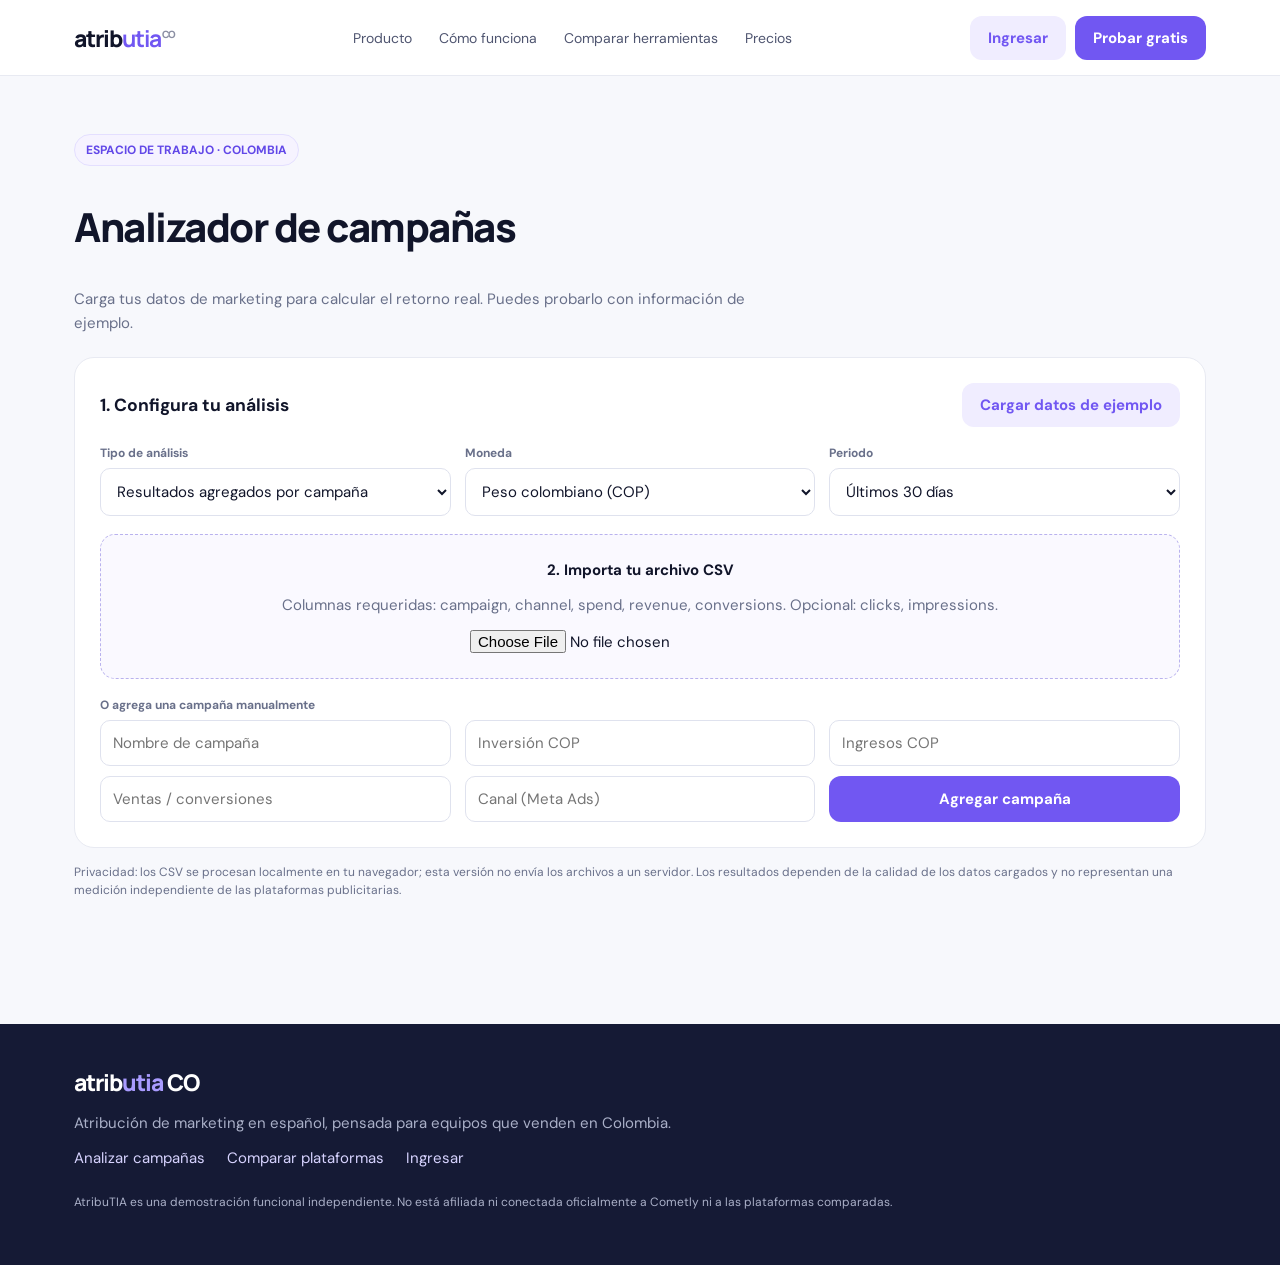
==== app/index.html @ 27985eda "Add files via upload" ====
<!doctype html><html lang="es-CO"><head><meta charset="utf-8"><meta name="viewport" content="width=device-width,initial-scale=1"><title>Analizador de campañas | AtribuTIA Colombia</title><meta name="description" content="Calcula ROAS, CPA e ingresos por campaña en COP con importación CSV."><meta property="og:type" content="website"><meta property="og:title" content="Analizador de campañas | AtribuTIA Colombia"><meta property="og:description" content="Calcula ROAS, CPA e ingresos por campaña en COP con importación CSV."><meta property="og:locale" content="es_CO"><link rel="canonical" href="https://atributia.co/app"><link rel="stylesheet" href="/styles.css"><script defer src="/app.js"></script></head><body><header class="top"><div class="wrap nav"><a class="logo" href="/">atrib<b>utia</b><sup style="font-size:10px;color:#8b8fa3"> CO</sup></a><nav class="links"><a href="/#producto">Producto</a><a href="/#como-funciona">Cómo funciona</a><a href="/compare">Comparar herramientas</a><a href="/#precios">Precios</a></nav><div style="display:flex;gap:9px"><a class="btn ghost" href="/login">Ingresar</a><a class="btn" href="/app">Probar gratis</a></div></div></header><main><section class="section"><div class="wrap"><span class="eyebrow">ESPACIO DE TRABAJO · COLOMBIA</span><h1 style="font:800 40px Manrope;letter-spacing:-1.5px">Analizador de campañas</h1><p class="sub">Carga tus datos de marketing para calcular el retorno real. Puedes probarlo con información de ejemplo.</p><div class="tool"><div class="dashhead"><h3 style="margin:0">1. Configura tu análisis</h3><button class="btn ghost" id="demo">Cargar datos de ejemplo</button></div><div class="fields" style="margin-top:18px"><div class="field"><label>Tipo de análisis</label><select id="model"><option value="aggregate">Resultados agregados por campaña</option></select></div><div class="field"><label>Moneda</label><select id="currency"><option value="COP">Peso colombiano (COP)</option></select></div><div class="field"><label>Periodo</label><select id="period"><option>Últimos 30 días</option><option>Últimos 7 días</option><option>Este mes</option></select></div></div><div class="drop"><strong>2. Importa tu archivo CSV</strong><p class="muted">Columnas requeridas: campaign, channel, spend, revenue, conversions. Opcional: clicks, impressions.</p><input type="file" id="csv" accept=".csv,text/csv"></div><div class="field"><label>O agrega una campaña manualmente</label><div class="fields"><input id="name" placeholder="Nombre de campaña"><input id="spend" type="number" placeholder="Inversión COP"><input id="revenue" type="number" placeholder="Ingresos COP"></div><div class="fields" style="margin-top:10px"><input id="conversions" type="number" placeholder="Ventas / conversiones"><input id="channel" placeholder="Canal (Meta Ads)"><button class="btn" id="add">Agregar campaña</button></div></div></div><div class="result" id="results"><div class="dashboard"><div class="dashhead"><div><h2 style="font-size:25px;margin:0">Resultados de atribución</h2><span class="muted" id="rowcount"></span></div><button class="btn ghost" id="export">Exportar resultados CSV</button></div><div class="metrics" id="metrics"></div><div class="verdict" id="verdict"></div><h3>Rendimiento por campaña</h3><div class="tablewrap"><table><thead><tr><th>Campaña</th><th>Canal</th><th>Inversión</th><th>Ingresos</th><th>Ventas</th><th>ROAS</th><th>CPA</th></tr></thead><tbody id="rows"></tbody></table></div></div></div><p class="notice" style="margin-top:15px">Privacidad: los CSV se procesan localmente en tu navegador; esta versión no envía los archivos a un servidor. Los resultados dependen de la calidad de los datos cargados y no representan una medición independiente de las plataformas publicitarias.</p></div></section></main><footer class="footer"><div class="wrap"><div class="logo">atrib<span style="color:#a99bff">utia</span> CO</div><p>Atribución de marketing en español, pensada para equipos que venden en Colombia.</p><div style="display:flex;gap:22px;flex-wrap:wrap"><a href="/app">Analizar campañas</a><a href="/compare">Comparar plataformas</a><a href="/login">Ingresar</a></div><p class="notice" style="margin-top:25px">AtribuTIA es una demostración funcional independiente. No está afiliada ni conectada oficialmente a Cometly ni a las plataformas comparadas.</p></div></footer></body></html>
---- styles.css ----
@import url('https://fonts.googleapis.com/css2?family=DM+Sans:wght@400;500;600;700&family=Manrope:wght@400;500;600;700;800&display=swap');
:root{--ink:#11152a;--muted:#69708a;--line:#e8eaf2;--bg:#f7f8fc;--purple:#7157f2;--purple2:#8c7aff;--mint:#b9f3dd;--green:#15966b;--red:#d84d67;--navy:#151a35;--white:#fff;--shadow:0 14px 40px #24234a0c}
*{box-sizing:border-box}html{scroll-behavior:smooth}body{margin:0;background:var(--bg);color:var(--ink);font:15px 'DM Sans',sans-serif}a{color:inherit;text-decoration:none}button,input,select{font:inherit}button,.btn{border:0;border-radius:12px;padding:12px 18px;font-weight:700;cursor:pointer;transition:.2s;background:var(--purple);color:#fff;display:inline-flex;align-items:center;justify-content:center;gap:8px}.btn:hover,button:hover{transform:translateY(-2px);filter:brightness(1.05)}.btn.ghost{background:#f0edff;color:var(--purple)}.btn.dark{background:var(--navy)}.btn.white{background:white;color:var(--ink)}.wrap{max-width:1180px;margin:auto;padding:0 24px}.top{height:76px;background:#fff;border-bottom:1px solid var(--line);display:flex;align-items:center;position:sticky;top:0;z-index:10}.nav{display:flex;align-items:center;justify-content:space-between;width:100%}.logo{font:800 23px Manrope;letter-spacing:-1px}.logo b{color:var(--purple)}.links{display:flex;align-items:center;gap:27px;color:#4f5570;font-size:14px}.links a:hover{color:var(--purple)}.hero{padding:76px 0 55px;background:radial-gradient(ellipse at 78% 22%,#e9e5ff 0,transparent 38%),linear-gradient(180deg,#fff,#f7f8fc)}.eyebrow{display:inline-flex;gap:8px;align-items:center;border:1px solid #e4dfff;background:#f6f3ff;color:#6248e8;padding:7px 11px;border-radius:100px;font-size:12px;font-weight:700}.dot{width:7px;height:7px;border-radius:50%;background:#27b887}.hero h1{font:800 clamp(38px,5vw,62px)/1.08 Manrope;letter-spacing:-2.8px;max-width:780px;margin:20px 0}.hero p{color:var(--muted);font-size:18px;line-height:1.65;max-width:650px}.actions{display:flex;gap:12px;flex-wrap:wrap;margin-top:25px}.section{padding:58px 0}.section h2{font:800 34px Manrope;letter-spacing:-1.2px;margin:0 0 12px}.sub{color:var(--muted);line-height:1.6;max-width:720px}.grid{display:grid;grid-template-columns:repeat(3,1fr);gap:18px;margin-top:28px}.card{background:#fff;border:1px solid var(--line);border-radius:18px;padding:23px;box-shadow:var(--shadow)}.card h3{font:700 18px Manrope;margin:12px 0 8px}.card p{color:var(--muted);line-height:1.55;margin:0}.ico{width:42px;height:42px;border-radius:13px;background:#f0edff;color:var(--purple);display:grid;place-items:center;font-size:20px}.dashboard{background:#fff;border:1px solid var(--line);border-radius:22px;padding:22px;box-shadow:0 28px 70px #20204a12;margin-top:30px}.dashhead{display:flex;justify-content:space-between;align-items:center;gap:15px;flex-wrap:wrap}.metrics{display:grid;grid-template-columns:repeat(4,1fr);gap:12px;margin:20px 0}.metric{background:#fafaff;border:1px solid #efeff8;border-radius:14px;padding:16px}.metric small{color:var(--muted)}.metric strong{display:block;font:800 25px Manrope;margin:8px 0 3px}.up{color:var(--green);font-size:12px}.chart{height:170px;display:flex;align-items:end;gap:12px;padding:18px 10px 0;border-bottom:1px solid var(--line)}.bar{flex:1;background:linear-gradient(180deg,#9b8aff,#7157f2);border-radius:7px 7px 0 0;min-width:12px;position:relative}.bar span{position:absolute;bottom:-24px;left:50%;transform:translateX(-50%);font-size:10px;color:var(--muted)}.tablewrap{overflow:auto;margin-top:20px}table{width:100%;border-collapse:collapse;min-width:650px}th,td{text-align:left;padding:13px 14px;border-bottom:1px solid var(--line);font-size:13px}th{color:var(--muted);font-weight:600;background:#fafaff}td strong{font-weight:700}.tag{padding:5px 8px;border-radius:20px;background:#e9f8f1;color:#12845e;font-size:11px;font-weight:700}.muted{color:var(--muted)}.tool{background:#fff;border:1px solid var(--line);border-radius:20px;padding:25px;margin-top:22px}.fields{display:grid;grid-template-columns:repeat(3,1fr);gap:14px}.field label{display:block;font-size:12px;color:var(--muted);margin-bottom:7px;font-weight:700}.field input,.field select{width:100%;padding:12px;border:1px solid #dfe2ee;border-radius:10px;background:#fff;color:var(--ink)}.drop{border:1.5px dashed #b9b2ee;background:#faf9ff;padding:25px;text-align:center;border-radius:15px;margin:18px 0}.drop input{max-width:100%}.result{display:none;margin-top:20px}.result.show{display:block}.verdict{padding:16px;border-radius:13px;background:#edfaf4;color:#167e5d;margin:15px 0}.footer{background:var(--navy);color:#fff;padding:42px 0;margin-top:55px}.footer p{color:#aab0c8}.footer a{color:#d7d3ff}.compare-list{display:grid;grid-template-columns:repeat(2,1fr);gap:15px;margin-top:28px}.compare-item{display:flex;justify-content:space-between;gap:15px;align-items:center;background:white;border:1px solid var(--line);border-radius:15px;padding:19px}.compare-item p{font-size:13px;color:var(--muted);margin:6px 0 0}.pill{font-size:11px;background:#f1efff;color:#684fe7;padding:5px 9px;border-radius:30px}.faq details{background:white;border:1px solid var(--line);border-radius:12px;padding:16px;margin:10px 0}.faq summary{font-weight:700;cursor:pointer}.faq p{color:var(--muted);line-height:1.6}.auth{max-width:450px;margin:55px auto;background:white;border:1px solid var(--line);padding:30px;border-radius:20px}.auth input{width:100%;padding:13px;border:1px solid var(--line);border-radius:10px;margin:7px 0 15px}.notice{font-size:12px;color:var(--muted);line-height:1.5}.hamb{display:none}
@media(max-width:800px){.links{display:none}.hamb{display:inline-flex}.grid{grid-template-columns:1fr}.metrics{grid-template-columns:repeat(2,1fr)}.fields{grid-template-columns:1fr}.compare-list{grid-template-columns:1fr}.hero{padding:50px 0 35px}.hero h1{letter-spacing:-1.7px}.section{padding:42px 0}.dashboard{padding:15px}.metric strong{font-size:21px}}
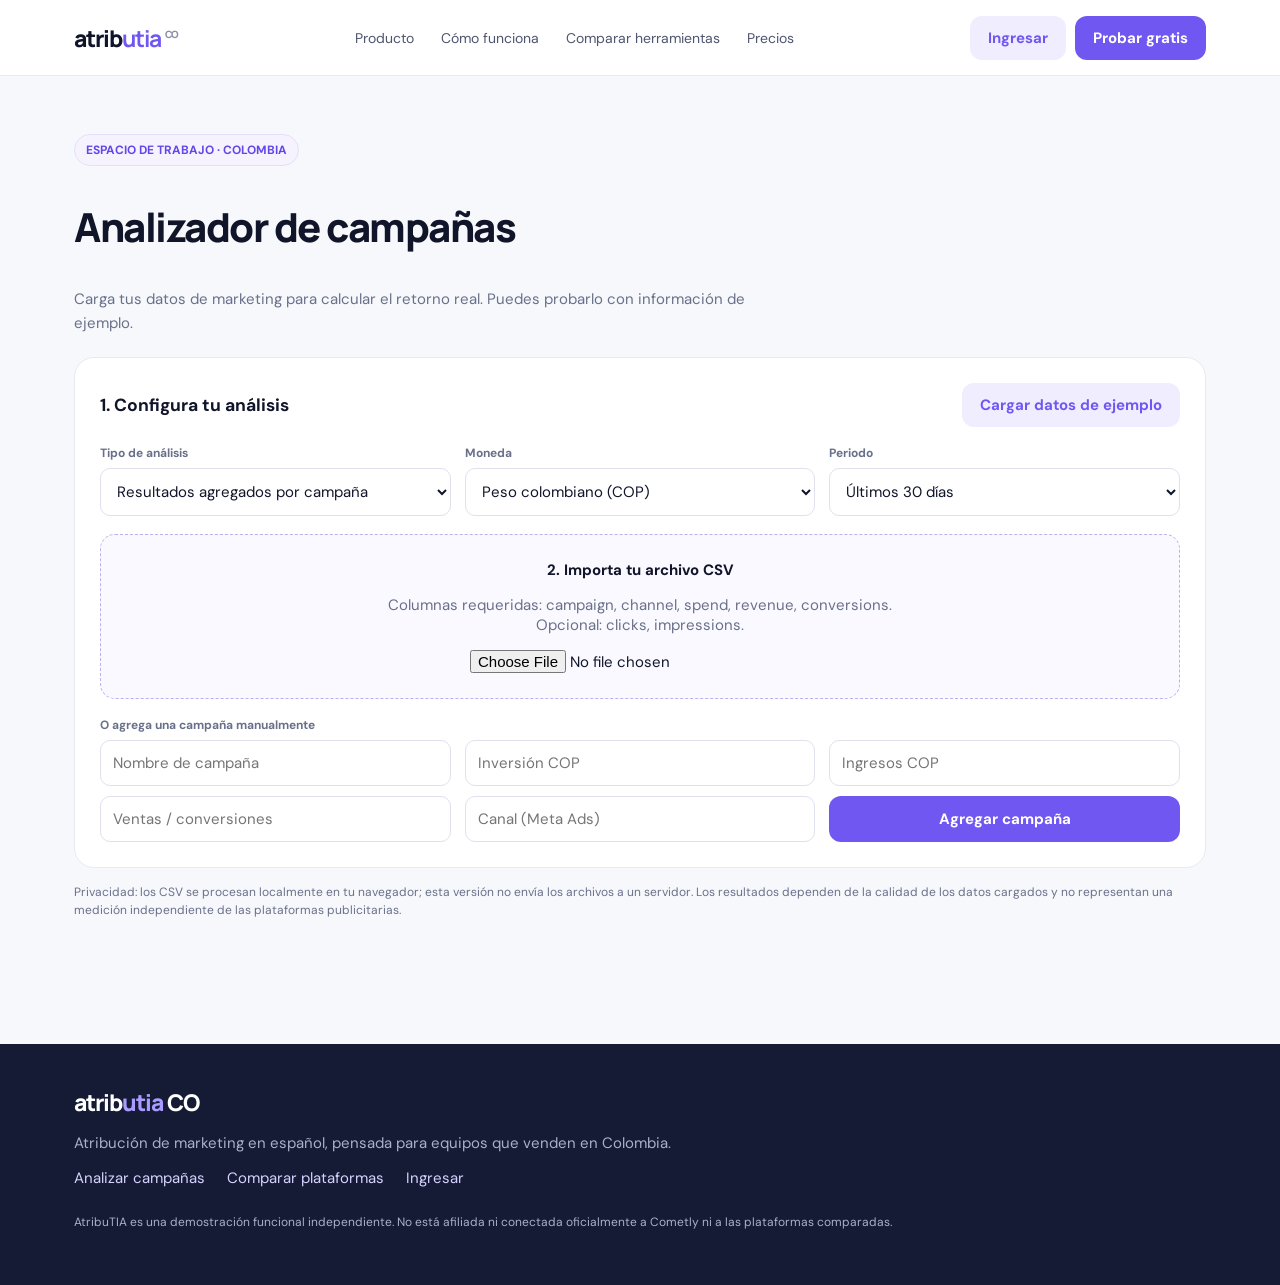
==== commit 0187ce96: "Refactor index.html for GitHub Pages compatibility Updated HTML structure and fixed paths for GitHub" ====
--- a/app/index.html
+++ b/app/index.html
@@ -1 +1,221 @@
-<!doctype html><html lang="es-CO"><head><meta charset="utf-8"><meta name="viewport" content="width=device-width,initial-scale=1"><title>Analizador de campañas | AtribuTIA Colombia</title><meta name="description" content="Calcula ROAS, CPA e ingresos por campaña en COP con importación CSV."><meta property="og:type" content="website"><meta property="og:title" content="Analizador de campañas | AtribuTIA Colombia"><meta property="og:description" content="Calcula ROAS, CPA e ingresos por campaña en COP con importación CSV."><meta property="og:locale" content="es_CO"><link rel="canonical" href="https://atributia.co/app"><link rel="stylesheet" href="/styles.css"><script defer src="/app.js"></script></head><body><header class="top"><div class="wrap nav"><a class="logo" href="/">atrib<b>utia</b><sup style="font-size:10px;color:#8b8fa3"> CO</sup></a><nav class="links"><a href="/#producto">Producto</a><a href="/#como-funciona">Cómo funciona</a><a href="/compare">Comparar herramientas</a><a href="/#precios">Precios</a></nav><div style="display:flex;gap:9px"><a class="btn ghost" href="/login">Ingresar</a><a class="btn" href="/app">Probar gratis</a></div></div></header><main><section class="section"><div class="wrap"><span class="eyebrow">ESPACIO DE TRABAJO · COLOMBIA</span><h1 style="font:800 40px Manrope;letter-spacing:-1.5px">Analizador de campañas</h1><p class="sub">Carga tus datos de marketing para calcular el retorno real. Puedes probarlo con información de ejemplo.</p><div class="tool"><div class="dashhead"><h3 style="margin:0">1. Configura tu análisis</h3><button class="btn ghost" id="demo">Cargar datos de ejemplo</button></div><div class="fields" style="margin-top:18px"><div class="field"><label>Tipo de análisis</label><select id="model"><option value="aggregate">Resultados agregados por campaña</option></select></div><div class="field"><label>Moneda</label><select id="currency"><option value="COP">Peso colombiano (COP)</option></select></div><div class="field"><label>Periodo</label><select id="period"><option>Últimos 30 días</option><option>Últimos 7 días</option><option>Este mes</option></select></div></div><div class="drop"><strong>2. Importa tu archivo CSV</strong><p class="muted">Columnas requeridas: campaign, channel, spend, revenue, conversions. Opcional: clicks, impressions.</p><input type="file" id="csv" accept=".csv,text/csv"></div><div class="field"><label>O agrega una campaña manualmente</label><div class="fields"><input id="name" placeholder="Nombre de campaña"><input id="spend" type="number" placeholder="Inversión COP"><input id="revenue" type="number" placeholder="Ingresos COP"></div><div class="fields" style="margin-top:10px"><input id="conversions" type="number" placeholder="Ventas / conversiones"><input id="channel" placeholder="Canal (Meta Ads)"><button class="btn" id="add">Agregar campaña</button></div></div></div><div class="result" id="results"><div class="dashboard"><div class="dashhead"><div><h2 style="font-size:25px;margin:0">Resultados de atribución</h2><span class="muted" id="rowcount"></span></div><button class="btn ghost" id="export">Exportar resultados CSV</button></div><div class="metrics" id="metrics"></div><div class="verdict" id="verdict"></div><h3>Rendimiento por campaña</h3><div class="tablewrap"><table><thead><tr><th>Campaña</th><th>Canal</th><th>Inversión</th><th>Ingresos</th><th>Ventas</th><th>ROAS</th><th>CPA</th></tr></thead><tbody id="rows"></tbody></table></div></div></div><p class="notice" style="margin-top:15px">Privacidad: los CSV se procesan localmente en tu navegador; esta versión no envía los archivos a un servidor. Los resultados dependen de la calidad de los datos cargados y no representan una medición independiente de las plataformas publicitarias.</p></div></section></main><footer class="footer"><div class="wrap"><div class="logo">atrib<span style="color:#a99bff">utia</span> CO</div><p>Atribución de marketing en español, pensada para equipos que venden en Colombia.</p><div style="display:flex;gap:22px;flex-wrap:wrap"><a href="/app">Analizar campañas</a><a href="/compare">Comparar plataformas</a><a href="/login">Ingresar</a></div><p class="notice" style="margin-top:25px">AtribuTIA es una demostración funcional independiente. No está afiliada ni conectada oficialmente a Cometly ni a las plataformas comparadas.</p></div></footer></body></html>+
+<!DOCTYPE html>
+<html lang="es-CO">
+<head>
+  <meta charset="UTF-8">
+  <meta name="viewport" content="width=device-width, initial-scale=1">
+
+  <title>Analizador de campañas | AtribuTIA Colombia</title>
+
+  <meta name="description" content="Calcula ROAS, CPA e ingresos por campaña en pesos colombianos con importación CSV.">
+
+  <meta property="og:type" content="website">
+  <meta property="og:title" content="Analizador de campañas | AtribuTIA Colombia">
+  <meta property="og:description" content="Calcula ROAS, CPA e ingresos por campaña en COP.">
+  <meta property="og:locale" content="es_CO">
+
+  <link rel="canonical" href="https://santiarenas2808-crypto.github.io/atributia-colombia/app/">
+
+  <!-- Rutas corregidas para GitHub Pages -->
+  <link rel="stylesheet" href="../styles.css">
+  <script defer src="../app.js"></script>
+</head>
+
+<body>
+
+<header class="top">
+  <div class="wrap nav">
+
+    <a class="logo" href="../">
+      atrib<b>utia</b>
+      <sup style="font-size:10px;color:#8b8fa3"> CO</sup>
+    </a>
+
+    <nav class="links">
+      <a href="../#producto">Producto</a>
+      <a href="../#como-funciona">Cómo funciona</a>
+      <a href="../compare/">Comparar herramientas</a>
+      <a href="../#precios">Precios</a>
+    </nav>
+
+    <div style="display:flex;gap:9px">
+      <a class="btn ghost" href="../login/">Ingresar</a>
+      <a class="btn" href="./">Probar gratis</a>
+    </div>
+
+  </div>
+</header>
+
+<main>
+  <section class="section">
+    <div class="wrap">
+
+      <span class="eyebrow">ESPACIO DE TRABAJO · COLOMBIA</span>
+
+      <h1 style="font:800 40px Manrope;letter-spacing:-1.5px">
+        Analizador de campañas
+      </h1>
+
+      <p class="sub">
+        Carga tus datos de marketing para calcular el retorno real.
+        Puedes probarlo con información de ejemplo.
+      </p>
+
+      <div class="tool">
+
+        <div class="dashhead">
+          <h3 style="margin:0">1. Configura tu análisis</h3>
+          <button class="btn ghost" id="demo">
+            Cargar datos de ejemplo
+          </button>
+        </div>
+
+        <div class="fields" style="margin-top:18px">
+
+          <div class="field">
+            <label>Tipo de análisis</label>
+            <select id="model">
+              <option value="aggregate">
+                Resultados agregados por campaña
+              </option>
+            </select>
+          </div>
+
+          <div class="field">
+            <label>Moneda</label>
+            <select id="currency">
+              <option value="COP">Peso colombiano (COP)</option>
+            </select>
+          </div>
+
+          <div class="field">
+            <label>Periodo</label>
+            <select id="period">
+              <option>Últimos 30 días</option>
+              <option>Últimos 7 días</option>
+              <option>Este mes</option>
+            </select>
+          </div>
+
+        </div>
+
+        <div class="drop">
+          <strong>2. Importa tu archivo CSV</strong>
+
+          <p class="muted">
+            Columnas requeridas: campaign, channel, spend,
+            revenue, conversions.
+            <br>
+            Opcional: clicks, impressions.
+          </p>
+
+          <input type="file" id="csv" accept=".csv,text/csv">
+        </div>
+
+        <div class="field">
+          <label>O agrega una campaña manualmente</label>
+
+          <div class="fields">
+            <input id="name" placeholder="Nombre de campaña">
+            <input id="spend" type="number" placeholder="Inversión COP">
+            <input id="revenue" type="number" placeholder="Ingresos COP">
+          </div>
+
+          <div class="fields" style="margin-top:10px">
+            <input id="conversions" type="number" placeholder="Ventas / conversiones">
+            <input id="channel" placeholder="Canal (Meta Ads)">
+
+            <button class="btn" id="add">
+              Agregar campaña
+            </button>
+          </div>
+        </div>
+
+      </div>
+
+      <div class="result" id="results">
+
+        <div class="dashboard">
+
+          <div class="dashhead">
+            <div>
+              <h2 style="font-size:25px;margin:0">
+                Resultados de atribución
+              </h2>
+              <span class="muted" id="rowcount"></span>
+            </div>
+
+            <button class="btn ghost" id="export">
+              Exportar resultados CSV
+            </button>
+          </div>
+
+          <div class="metrics" id="metrics"></div>
+
+          <div class="verdict" id="verdict"></div>
+
+          <h3>Rendimiento por campaña</h3>
+
+          <div class="tablewrap">
+            <table>
+              <thead>
+                <tr>
+                  <th>Campaña</th>
+                  <th>Canal</th>
+                  <th>Inversión</th>
+                  <th>Ingresos</th>
+                  <th>Ventas</th>
+                  <th>ROAS</th>
+                  <th>CPA</th>
+                </tr>
+              </thead>
+
+              <tbody id="rows"></tbody>
+            </table>
+          </div>
+
+        </div>
+      </div>
+
+      <p class="notice" style="margin-top:15px">
+        Privacidad: los CSV se procesan localmente en tu navegador;
+        esta versión no envía los archivos a un servidor.
+
+        Los resultados dependen de la calidad de los datos cargados
+        y no representan una medición independiente de las
+        plataformas publicitarias.
+      </p>
+
+    </div>
+  </section>
+</main>
+
+<footer class="footer">
+  <div class="wrap">
+
+    <div class="logo">
+      atrib<span style="color:#a99bff">utia</span> CO
+    </div>
+
+    <p>
+      Atribución de marketing en español,
+      pensada para equipos que venden en Colombia.
+    </p>
+
+    <div style="display:flex;gap:22px;flex-wrap:wrap">
+      <a href="./">Analizar campañas</a>
+      <a href="../compare/">Comparar plataformas</a>
+      <a href="../login/">Ingresar</a>
+    </div>
+
+    <p class="notice" style="margin-top:25px">
+      AtribuTIA es una demostración funcional independiente.
+      No está afiliada ni conectada oficialmente a Cometly
+      ni a las plataformas comparadas.
+    </p>
+
+  </div>
+</footer>
+
+</body>
+</html>
